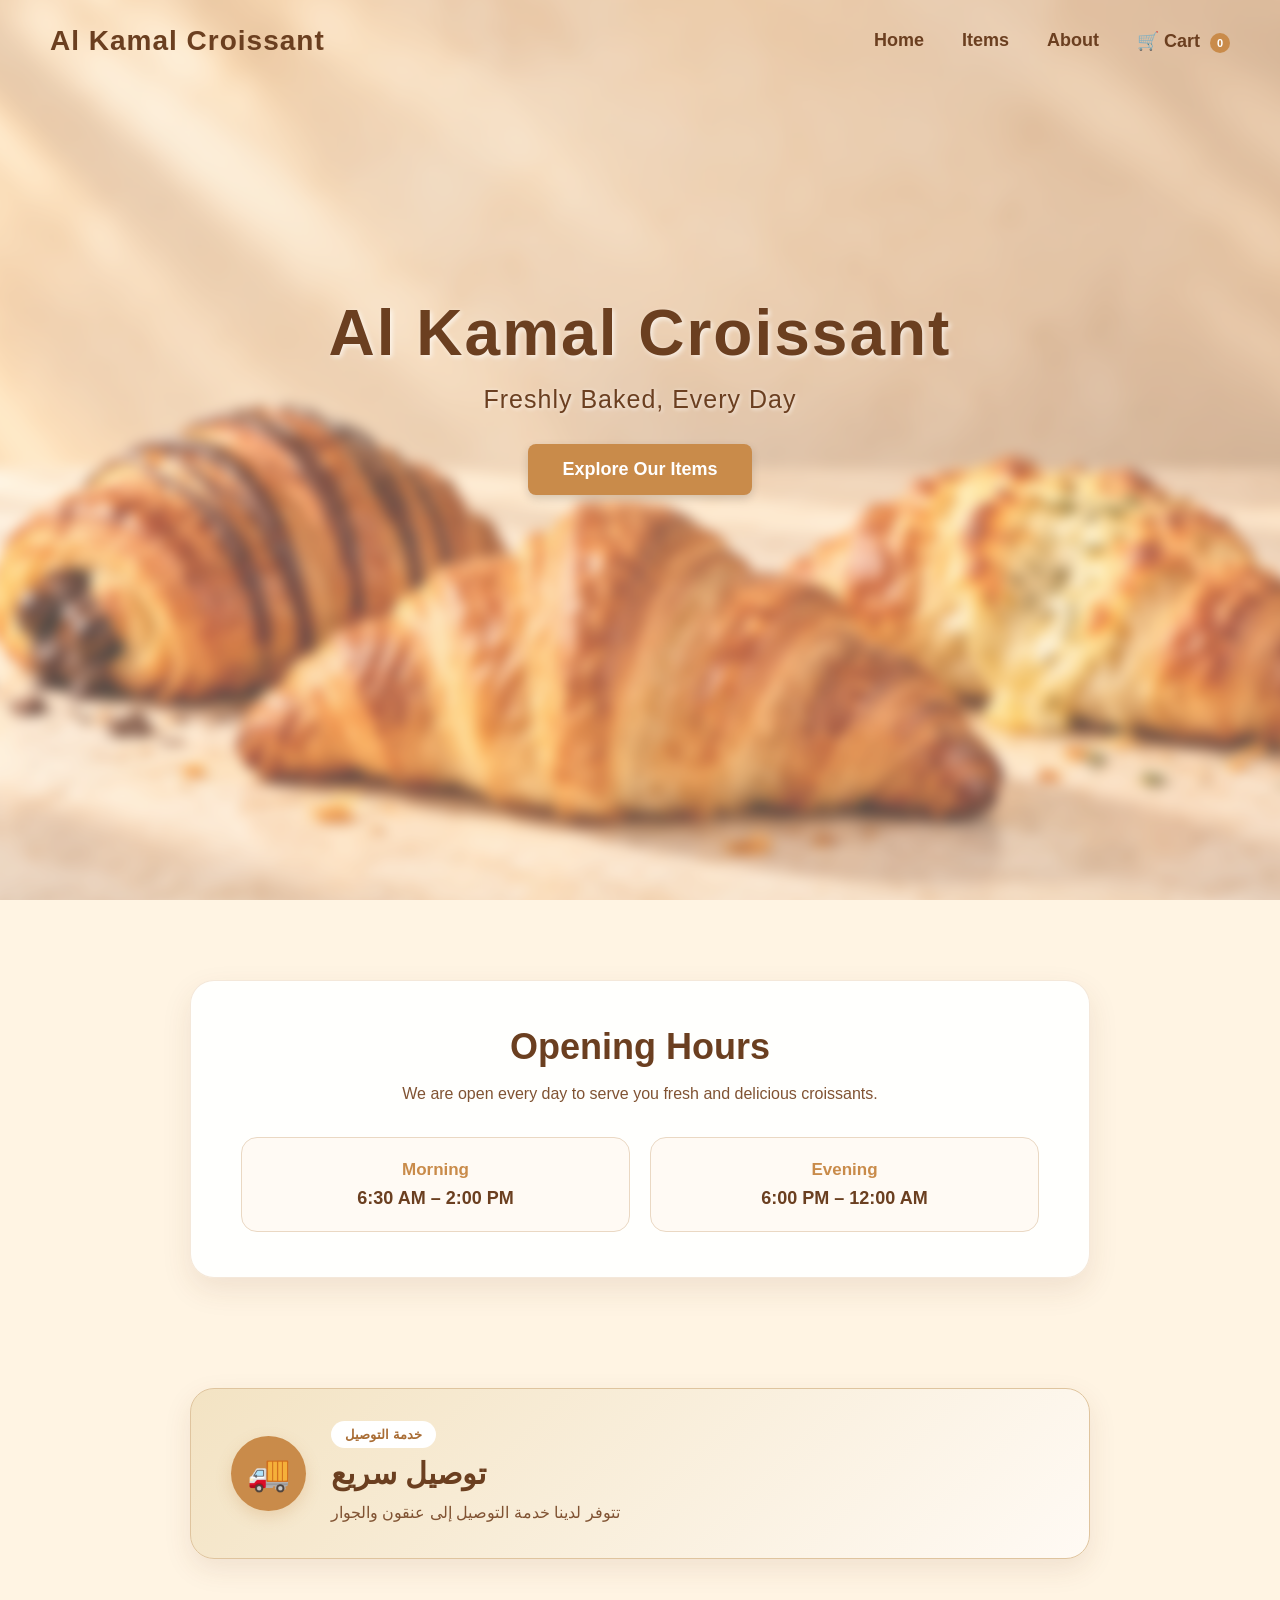
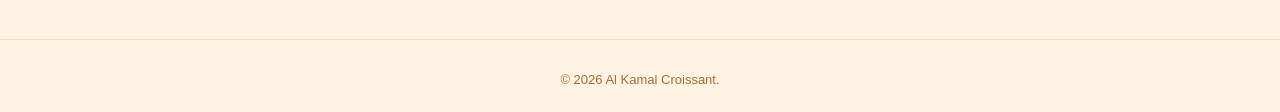
==== index.html @ 04bbe3b3 "Add files via upload" ====
<!DOCTYPE html>

<html lang="en">

<head>

<meta charset="UTF-8">
<meta name="viewport" content="width=device-width, initial-scale=1.0">

<title>Al Kamal Croissant</title>

<link rel="stylesheet" href="style.css">


</head>

<body>

<!-- Navigation -->

<nav>


<div class="logo">
    Al Kamal Croissant
</div>

<ul>

    <li>
        <a href="index.html">Home</a>
    </li>

    <li>
        <a href="menu.html">Items</a>
    </li>

    <li>
        <a href="about.html">About</a>
    </li>

    <li>
        <a href="cart.html">
            🛒 Cart
            <span id="cart-count">0</span>
        </a>
    </li>

</ul>


</nav>

<!-- Home Section -->

<section class="hero">


<!-- Blurred Background -->

<div class="background"></div>

<!-- Overlay -->

<div class="overlay"></div>


<!-- Text Content -->

<div class="hero-content">

    <h1>
        Al Kamal Croissant
    </h1>

    <p>
        Freshly Baked, Every Day
    </p>

    <a href="menu.html" class="button">
        Explore Our Items
    </a>

</div>


</section>

<!-- Opening Hours -->

<section class="opening-hours">


<div class="hours-card">

    <h2>Opening Hours</h2>

    <p class="hours-subtitle">
        We are open every day to serve you fresh and delicious croissants.
    </p>

    <div class="hours-info">

        <div class="time-row">

            <span>Morning</span>

            <span>
                6:30 AM – 2:00 PM
            </span>

        </div>


        <div class="time-row">

            <span>Evening</span>

            <span>
                6:00 PM – 12:00 AM
            </span>

        </div>

    </div>

</div>


</section>

<!-- Delivery Service -->

<section class="delivery-section">

<div class="delivery-card">

    <div class="delivery-icon">
        🚚
    </div>

    <div class="delivery-content">

        <span class="delivery-badge">
            خدمة التوصيل
        </span>

        <h2>
            توصيل سريع 
        </h2>

        <p dir="rtl">
            تتوفر لدينا خدمة التوصيل إلى عنقون والجوار
        </p>

    </div>

</div>

</section>

<!-- Footer -->

<footer>

    <div class="footer-line"></div>

    <p>
        © 2026 Al Kamal Croissant.
    </p>

</footer>

<script src="cart.js"></script>

</body>
</html>
---- style.css ----
/* =====================================================
   GENERAL
===================================================== */

* {
    margin: 0;
    padding: 0;
    box-sizing: border-box;
}

html,
body {
    width: 100%;
    max-width: 100%;
}

body {
    font-family: Arial, sans-serif;
}


/* =====================================================
   NAVIGATION
===================================================== */

nav {
    position: absolute;
    top: 0;
    left: 0;
    width: 100%;

    display: flex;
    justify-content: space-between;
    align-items: center;

    padding: 25px 50px;

    z-index: 100;
}

.logo {
    color: #6b3f20;
    font-size: 28px;
    font-weight: bold;
    letter-spacing: 1px;
}

nav ul {
    list-style: none;

    display: flex;

    gap: 38px;
}

nav ul li a {
    text-decoration: none;

    color: #6b3f20;

    font-size: 18px;
    font-weight: bold;

    transition: 0.3s;
}

nav ul li a:hover {
    color: #c98b4a;
}


/* =====================================================
   HOME PAGE
===================================================== */

.hero {
    min-height: 100vh;
    width: 100%;

    position: relative;

    overflow: hidden;

    display: flex;
    justify-content: center;
    align-items: center;

    text-align: center;
}

.background {
    position: absolute;

    top: 0;
    left: 0;

    width: 100%;
    height: 100%;

    background-image: url("images/logo.PNG");

    background-size: cover;
    background-position: center;
    background-repeat: no-repeat;

    filter: blur(6px);

    transform: scale(1.05);

    z-index: 0;
}

.overlay {
    position: absolute;

    top: 0;
    left: 0;

    width: 100%;
    height: 100%;

    background: rgba(255, 244, 227, 0.30);

    z-index: 1;
}

.hero-content {
    position: relative;

    z-index: 2;

    color: #6b3f20;

    display: flex;
    flex-direction: column;

    align-items: center;
    justify-content: center;

    transform: translateY(-55px);

    padding: 20px;
}

.hero-content h1 {
    font-size: 64px;

    font-weight: 900;

    letter-spacing: 2px;

    margin-bottom: 15px;

    text-shadow:
        2px 2px 5px rgba(255, 255, 255, 0.7);
}

.hero-content p {
    font-size: 25px;

    font-weight: 500;

    letter-spacing: 1px;

    margin-bottom: 30px;

    text-shadow:
        1px 1px 4px rgba(255, 255, 255, 0.8);
}

.button {
    display: inline-block;

    background-color: #c98b4a;

    color: white;

    text-decoration: none;

    padding: 15px 34px;

    border-radius: 8px;

    font-size: 18px;

    font-weight: bold;

    transition: 0.3s;

    box-shadow:
        0 4px 10px rgba(0, 0, 0, 0.15);
}

.button:hover {
    background-color: #a96d35;

    transform: translateY(-3px);
}


/* =====================================================
   ITEMS PAGE
===================================================== */

.items-page {
    min-height: 100vh;

    background:
        linear-gradient(
            rgba(255, 244, 227, 0.88),
            rgba(255, 244, 227, 0.88)
        ),
        url("images/logo.PNG");

    background-size: cover;
    background-position: center;
    background-attachment: fixed;

    color: #6b3f20;
}

.items-section {
    min-height: 100vh;

    padding: 120px 40px 50px;

    text-align: center;
}

.items-section h1 {
    font-size: 42px;

    font-weight: 800;

    color: #6b3f20;

    margin-bottom: 12px;
}

.items-subtitle {
    font-size: 19px;

    color: #805333;

    margin-bottom: 32px;
}

.categories {
    max-width: 1000px;

    margin: 0 auto;

    display: grid;

    grid-template-columns: repeat(2, 1fr);

    gap: 25px;
}

.category-card {
    position: relative;

    height: 260px;

    overflow: hidden;

    border-radius: 16px;

    text-decoration: none;

    display: block;

    box-shadow:
        0 7px 18px rgba(0, 0, 0, 0.16);

    transition: 0.35s;
}

.category-card img {
    width: 100%;
    height: 100%;

    object-fit: cover;

    display: block;

    transition: 0.5s;
}

.category-card::after {
    content: "";

    position: absolute;

    inset: 0;

    background: linear-gradient(
        to top,
        rgba(0, 0, 0, 0.65),
        rgba(0, 0, 0, 0.05)
    );
}

.category-overlay {
    position: absolute;

    bottom: 20px;
    left: 0;

    width: 100%;

    z-index: 2;

    color: white;

    padding: 0 15px;
}

.category-overlay h2 {
    font-size: 27px;

    margin-bottom: 5px;
}

.category-overlay p {
    font-size: 14px;
}

.category-card:nth-child(3),
.category-card:nth-child(4) {
    grid-column: auto;

    width: 100%;

    justify-self: stretch;
}

.category-card:hover {
    transform: translateY(-5px);
}

.category-card:hover img {
    transform: scale(1.06);
}


/* =====================================================
   CROISSANTS PAGE
===================================================== */

.croissants-page {
    min-height: 100vh;

    background:
        linear-gradient(
            rgba(255, 244, 227, 0.92),
            rgba(255, 244, 227, 0.92)
        ),
        url("images/logo.PNG");

    background-size: cover;
    background-position: center;
    background-attachment: fixed;

    color: #6b3f20;
}

.croissants-section {
    min-height: 100vh;

    padding: 120px 50px 70px;

    text-align: center;
}

.croissants-section > h1 {
    font-size: 42px;

    font-weight: 800;

    color: #6b3f20;

    margin-bottom: 25px;
}


/* =====================================================
   CROISSANT OCCASION
===================================================== */

.occasion-banner {
    width: 100%;

    max-width: 950px;

    margin: 0 auto 40px;

    padding: 18px 25px;

    background: rgba(255, 255, 255, 0.72);

    border: 1px solid rgba(201, 139, 74, 0.30);

    border-radius: 16px;

    box-shadow:
        0 6px 18px rgba(107, 63, 32, 0.08);
}

.occasion-banner h2,
.occasion-content h3 {
    color: #6b3f20;
}

.occasion-banner p,
.occasion-content p {
    color: #a96d35;
}

.occasion-content {
    display: flex;

    align-items: center;
    justify-content: center;

    gap: 18px;
}

.occasion-icon {
    font-size: 22px;
}


/* =====================================================
   CROISSANT PRODUCTS
===================================================== */

.croissants-grid {
    max-width: 1200px;

    margin: 0 auto;

    display: grid;

    grid-template-columns: repeat(3, 1fr);

    gap: 30px;
}

.croissant-card {
    background: rgba(255, 255, 255, 0.90);

    border-radius: 18px;

    overflow: hidden;

    box-shadow:
        0 7px 20px rgba(0, 0, 0, 0.14);

    transition: 0.35s;

    padding-bottom: 18px;
}

.croissant-card img {
    width: 100%;

    height: 270px;

    object-fit: contain;

    display: block;

    transition: 0.5s;
}

.croissant-card h2 {
    font-size: 20px;

    color: #6b3f20;

    margin: 18px 10px 8px;

    line-height: 1.7;

    direction: rtl;
}

.english-name {
    direction: ltr !important;
}

.croissant-card p {
    font-size: 16px;

    font-weight: 600;

    color: #a96d35;
}

.croissant-card:hover {
    transform: translateY(-7px);
}

.croissant-card:hover img {
    transform: scale(1.06);
}

.ingredients {
    font-size: 13px !important;

    font-weight: 500 !important;

    color: #805333 !important;

    margin: 0 10px 8px !important;

    line-height: 1.7;

    direction: rtl;
}


/* =====================================================
   PIZZA
===================================================== */

.pizza-page {
    min-height: 100vh;

    background:
        linear-gradient(
            rgba(255, 244, 227, 0.92),
            rgba(255, 244, 227, 0.92)
        ),
        url("images/logo.PNG");

    background-size: cover;
    background-position: center;
    background-attachment: fixed;

    color: #6b3f20;
}

.pizza-section {
    min-height: 100vh;

    padding: 120px 50px 70px;

    text-align: center;
}

.pizza-section > h1 {
    font-size: 42px;

    color: #6b3f20;

    margin-bottom: 25px;
}

.pizza-grid {
    max-width: 1200px;

    margin: 0 auto;

    display: grid;

    grid-template-columns: repeat(3, 1fr);

    gap: 30px;
}

.pizza-card {
    background: rgba(255, 255, 255, 0.90);

    border-radius: 18px;

    overflow: hidden;

    box-shadow:
        0 7px 20px rgba(0, 0, 0, 0.14);

    padding-bottom: 22px;

    transition: 0.35s;
}

.pizza-card img {
    width: 100%;

    height: 270px;

    object-fit: contain;

    display: block;
}

.pizza-card h2 {
    font-size: 20px;

    color: #6b3f20;

    margin: 18px 10px 8px;

    direction: rtl;
}

.pizza-prices {
    direction: rtl;
}

.pizza-prices p {
    font-size: 16px;

    color: #a96d35;

    margin: 5px 0;
}

.pizza-card:hover {
    transform: translateY(-7px);
}


/* =====================================================
   DRINKS
===================================================== */

.drinks-page {
    min-height: 100vh;

    background:
        linear-gradient(
            rgba(255, 244, 227, 0.92),
            rgba(255, 244, 227, 0.92)
        ),
        url("images/logo.PNG");

    background-size: cover;
    background-position: center;
    background-attachment: fixed;

    color: #6b3f20;
}

.drinks-section {
    min-height: 100vh;

    padding: 120px 50px 70px;

    text-align: center;
}

.drinks-section > h1 {
    font-size: 42px;

    color: #6b3f20;

    margin-bottom: 40px;
}

.drinks-grid {
    max-width: 1000px;

    margin: 0 auto;

    display: grid;

    grid-template-columns: repeat(2, 1fr);

    gap: 30px;
}

.drink-card {
    background: rgba(255, 255, 255, 0.90);

    border-radius: 18px;

    overflow: hidden;

    box-shadow:
        0 7px 20px rgba(0, 0, 0, 0.14);

    padding-bottom: 18px;
}

.drink-card img {
    width: 100%;

    height: 280px;

    object-fit: contain;

    padding: 15px;
}

.drink-card h2 {
    font-size: 21px;

    color: #6b3f20;

    margin: 12px 10px 8px;
}

.drink-card p {
    font-size: 16px;

    color: #a96d35;
}


/* =====================================================
   CONTACT
===================================================== */

.contact-page {
    min-height: 100vh;

    background:
        linear-gradient(
            rgba(255, 244, 227, 0.94),
            rgba(255, 244, 227, 0.94)
        ),
        url("images/logo.PNG");

    background-size: cover;
    background-position: center;
    background-attachment: fixed;

    color: #6b3f20;
}

.contact-hero {
    min-height: 390px;

    width: 100%;

    background:
        linear-gradient(
            rgba(107, 63, 32, 0.48),
            rgba(107, 63, 32, 0.48)
        ),
        url("images/shop.jpg");

    background-size: cover;
    background-position: center;

    display: flex;

    align-items: center;
    justify-content: center;

    text-align: center;

    padding: 120px 20px 50px;
}

.contact-hero-content {
    max-width: 750px;

    color: white;
}

.contact-hero-content h1 {
    font-size: 58px;

    margin-bottom: 12px;
}

.contact-hero-content p {
    font-size: 25px;
}

.contact-info {
    width: 90%;

    max-width: 1200px;

    margin: 65px auto 75px;

    display: grid;

    grid-template-columns: repeat(4, 1fr);

    gap: 22px;
}

.contact-card {
    min-height: 190px;

    background: rgba(255, 255, 255, 0.92);

    border-radius: 18px;

    padding: 28px 18px;

    display: flex;

    flex-direction: column;

    align-items: center;

    justify-content: center;

    text-align: center;

    box-shadow:
        0 7px 20px rgba(107, 63, 32, 0.10);
}

.contact-icon {
    width: 58px;
    height: 58px;

    display: flex;

    align-items: center;
    justify-content: center;

    background: rgba(201, 139, 74, 0.12);

    border-radius: 50%;

    font-size: 27px;

    margin-bottom: 15px;
}

.contact-card h3 {
    color: #6b3f20;

    margin-bottom: 9px;
}

.contact-card p {
    color: #805333;
}

.contact-main {
    width: 90%;

    max-width: 1200px;

    margin: 0 auto 90px;

    display: grid;

    grid-template-columns: 1fr 1fr;

    gap: 50px;
}

.contact-image {
    width: 100%;

    height: 560px;
}

.contact-image img {
    width: 100%;
    height: 100%;

    object-fit: cover;

    border-radius: 22px;
}

.contact-form {
    background: rgba(255, 255, 255, 0.94);

    padding: 42px;

    border-radius: 22px;

    box-shadow:
        0 10px 28px rgba(107, 63, 32, 0.10);
}

.contact-form h2 {
    color: #6b3f20;

    font-size: 34px;

    margin-bottom: 10px;
}

.input-group {
    margin-bottom: 18px;
}

.input-group label {
    display: block;

    color: #6b3f20;

    font-size: 14px;

    font-weight: bold;

    margin-bottom: 7px;
}

.input-group input,
.input-group select,
.input-group textarea {
    width: 100%;

    padding: 13px 15px;

    background: #fffaf4;

    color: #6b3f20;

    border: 1px solid #e2d3c5;

    border-radius: 9px;

    outline: none;

    font-size: 14px;
}

.input-group textarea {
    min-height: 120px;
}


/* =====================================================
   ABOUT
===================================================== */

.about-page {
    position: relative;

    min-height: 100vh;

    background: #fff4e3;

    color: #6b3f20;

    overflow-x: hidden;
}

.about-background {
    position: fixed;

    top: 0;
    left: 0;

    width: 100%;
    height: 100%;

    background-image: url("images/logo.PNG");

    background-size: cover;
    background-position: center;

    filter: blur(7px);

    transform: scale(1.06);

    z-index: -2;
}

.about-overlay {
    position: fixed;

    top: 0;
    left: 0;

    width: 100%;
    height: 100%;

    background: rgba(255, 244, 227, 0.88);

    z-index: -1;
}

.about-hero {
    min-height: 430px;

    display: flex;

    align-items: center;
    justify-content: center;

    text-align: center;

    padding: 140px 20px 70px;
}

.about-hero-content {
    max-width: 800px;
}

.about-hero-content h1 {
    color: #6b3f20;

    font-size: 58px;

    margin-bottom: 15px;
}

.about-hero-content p {
    color: #c98b4a;

    font-size: 27px;

    font-weight: 700;
}

.about-hero-content span {
    display: block;

    color: #805333;

    font-size: 17px;

    line-height: 1.8;

    max-width: 650px;

    margin: auto;
}

.about-story {
    width: 90%;

    max-width: 1150px;

    margin: 30px auto 90px;

    display: grid;

    grid-template-columns: 1fr 1fr;

    gap: 55px;

    align-items: center;
}

.about-story-image {
    width: 100%;

    height: 450px;

    overflow: hidden;

    border-radius: 22px;
}

.about-story-image img {
    width: 100%;
    height: 100%;

    object-fit: cover;
}

.about-story-content h2 {
    color: #6b3f20;

    font-size: 38px;

    margin-bottom: 20px;
}

.about-story-content p {
    color: #805333;

    font-size: 16px;

    line-height: 1.8;
}

.about-section {
    width: 90%;

    max-width: 1200px;

    margin: 0 auto 90px;

    text-align: center;
}

.about-title {
    margin-bottom: 40px;
}

.about-title h2 {
    color: #6b3f20;

    font-size: 38px;
}

.about-title p {
    color: #a96d35;
}

.about-cards {
    max-width: 1200px;

    margin: 0 auto;

    display: grid;

    grid-template-columns: repeat(4, 1fr);

    gap: 25px;
}

.about-card {
    background: rgba(255, 255, 255, 0.92);

    padding: 32px 25px;

    min-height: 230px;

    border-radius: 18px;

    box-shadow:
        0 7px 20px rgba(107, 63, 32, 0.10);

    display: flex;

    flex-direction: column;

    align-items: center;

    justify-content: center;

    text-align: center;
}

.about-icon {
    width: 62px;
    height: 62px;

    margin: 0 auto 17px;

    display: flex;

    align-items: center;
    justify-content: center;

    background: rgba(201, 139, 74, 0.12);

    border-radius: 50%;

    font-size: 29px;
}

.about-card h3 {
    color: #6b3f20;

    margin-bottom: 10px;
}

.about-card p {
    color: #805333;

    font-size: 14px;

    line-height: 1.7;

    max-width: 260px;
}

.why-us {
    width: 100%;

    padding: 80px 5%;

    background: rgba(255, 244, 227, 0.75);

    text-align: center;
}

.why-cards {
    max-width: 1100px;

    margin: auto;

    display: grid;

    grid-template-columns: repeat(3, 1fr);

    gap: 25px;
}

.why-card {
    background: rgba(255, 255, 255, 0.90);

    padding: 32px 25px;

    border-radius: 18px;

    box-shadow:
        0 7px 20px rgba(107, 63, 32, 0.09);
}

.why-icon {
    font-size: 32px;

    margin-bottom: 15px;
}

.why-card h3 {
    color: #6b3f20;

    margin-bottom: 10px;
}

.why-card p {
    color: #805333;

    font-size: 14px;

    line-height: 1.7;
}

.about-mission {
    width: 90%;

    max-width: 900px;

    margin: 85px auto;

    text-align: center;
}

.mission-content {
    background: rgba(255, 255, 255, 0.92);

    padding: 55px 45px;

    border-radius: 22px;

    box-shadow:
        0 10px 28px rgba(107, 63, 32, 0.10);
}

.mission-content h2 {
    color: #6b3f20;

    font-size: 36px;

    margin-bottom: 18px;
}

.mission-content p {
    color: #805333;

    font-size: 17px;

    line-height: 1.8;
}

.about-cta {
    width: 100%;

    padding: 70px 20px;

    text-align: center;

    background: rgba(255, 244, 227, 0.98);
}

.about-cta h2 {
    color: #6b3f20;

    font-size: 35px;

    margin-bottom: 12px;
}

.about-cta p {
    color: #805333;

    margin-bottom: 25px;
}


/* =====================================================
   FOOTER
===================================================== */

footer {
    width: 100%;

    background: #fff4e3;

    padding: 32px 20px 25px;

    text-align: center;

    border-top:
        1px solid rgba(201, 139, 74, 0.20);
}

footer p {
    color: #a96d35;

    font-size: 13px;
}


/* =====================================================
   INSTAGRAM
===================================================== */

.instagram-section {
    padding: 60px 20px;

    text-align: center;

    background: #fff4e3;
}

.instagram-content {
    max-width: 750px;

    margin: auto;
}

.instagram-content h2 {
    color: #6b3f20;

    font-size: 30px;

    margin-bottom: 15px;
}

.instagram-content p {
    color: #805333;

    margin-bottom: 25px;
}

.instagram-button {
    display: inline-block;

    padding: 13px 28px;

    background: #c98b4a;

    color: white;

    text-decoration: none;

    border-radius: 25px;

    font-weight: 600;
}


/* =====================================================
   ADD TO CART
===================================================== */

.add-to-cart {
    margin-top: 12px;

    padding: 10px 20px;

    border: none;

    border-radius: 25px;

    background: #c98b4a;

    color: white;

    font-size: 14px;

    font-weight: 600;

    cursor: pointer;
}


/* =====================================================
   CART COUNT
===================================================== */

#cart-count {
    display: inline-flex;

    align-items: center;
    justify-content: center;

    min-width: 20px;

    height: 20px;

    padding: 0 5px;

    margin-left: 5px;

    background: #c98b4a;

    color: white;

    border-radius: 50%;

    font-size: 11px;

    font-weight: bold;
}


/* =====================================================
   CART NOTIFICATION
===================================================== */

.cart-notification {
    position: fixed;

    top: 90px;
    right: 25px;

    z-index: 9999;

    padding: 14px 22px;

    background: #f3e3c3;

    color: #5a351d;

    border: 1px solid #d8bd91;

    border-radius: 10px;

    opacity: 0;

    transform: translateY(-10px);

    transition: 0.3s;
}

.cart-notification.show {
    opacity: 1;

    transform: translateY(0);
}


/* =====================================================
   CART PAGE
===================================================== */

.cart-page {
    min-height: 100vh;

    background:
        linear-gradient(
            rgba(255, 244, 227, 0.94),
            rgba(255, 244, 227, 0.94)
        ),
        url("images/logo.PNG");

    background-size: cover;

    background-position: center;

    background-attachment: fixed;

    color: #6b3f20;

    overflow-x: hidden;
}


/* =====================================================
   CART SECTION
===================================================== */

.cart-page .cart-section {
    width: 100%;

    max-width: 900px;

    margin: 0 auto;

    padding: 155px 25px 70px;

    text-align: center;

    box-sizing: border-box;
}


/* =====================================================
   CART TITLE
===================================================== */

.cart-page .cart-section h1 {
    position: relative;

    z-index: 1;

    font-size: 38px;

    line-height: 1.2;

    margin: 0 0 35px;

    color: #6b3f20;

    text-align: center;
}


/* =====================================================
   CART ITEMS
===================================================== */

.cart-page #cart-items {
    display: flex;

    flex-direction: column;

    gap: 15px;
}


/* =====================================================
   CART ITEM
===================================================== */

.cart-page .cart-item {
    display: flex;

    align-items: center;

    justify-content: space-between;

    width: 100%;

    padding: 18px 22px;

    background: rgba(255, 255, 255, 0.95);

    border-radius: 12px;

    box-shadow:
        0 4px 15px rgba(107, 63, 32, 0.08);

    box-sizing: border-box;
}


/* =====================================================
   CART ITEM INFO
===================================================== */

.cart-page .cart-item-info {
    display: flex;

    align-items: center;

    gap: 15px;

    direction: ltr;
}


/* =====================================================
   PRODUCT NAME
===================================================== */

.cart-page .cart-item-name {
    order: 1;

    direction: rtl;

    color: #6b3f20;

    font-weight: 600;
}


/* =====================================================
   PRODUCT PRICE
===================================================== */

.cart-page .cart-item-price {
    order: 2;

    direction: ltr;

    color: #a96d35;

    font-weight: 600;

    white-space: nowrap;
}


/* =====================================================
   QUANTITY CONTROLS
===================================================== */

.cart-page .quantity-controls {
    display: flex;

    align-items: center;

    justify-content: center;

    gap: 8px;
}


/* =====================================================
   QUANTITY NUMBER
===================================================== */

.cart-page .quantity-number {
    min-width: 30px;

    text-align: center;

    color: #6b3f20;

    font-weight: bold;
}


/* =====================================================
   QUANTITY BUTTONS
===================================================== */

.cart-page .quantity-btn {
    width: 32px;

    height: 32px;

    padding: 0;

    display: flex;

    align-items: center;

    justify-content: center;

    background: #f3e3c3;

    color: #5a351d;

    border: 1px solid #d8bd91;

    border-radius: 7px;

    cursor: pointer;

    font-size: 18px;

    font-weight: bold;

    transition: 0.3s;
}

.cart-page .quantity-btn:hover {
    background: #e8d1a8;

    color: #4a2c18;
}


/* =====================================================
   EMPTY CART
===================================================== */

.cart-page .empty-cart {
    font-size: 20px;

    padding: 30px;

    color: #805333;

    background: rgba(255, 255, 255, 0.90);

    border-radius: 12px;
}


/* =====================================================
   TOTAL
===================================================== */

.cart-page .cart-total {
    margin-top: 30px;

    padding: 20px;

    background: rgba(255, 255, 255, 0.90);

    border-radius: 12px;

    border:
        1px solid rgba(216, 189, 145, 0.35);
}

.cart-page .cart-total h2 {
    margin: 0;

    font-size: 25px;

    color: #6b3f20;
}

.cart-page #cart-total {
    color: #a96d35;
}


/* =====================================================
   COMPLETE ORDER
===================================================== */

.cart-page .complete-order-container {
    margin-top: 25px;
}

.cart-page .complete-order {
    padding: 14px 28px;

    background: #f3e3c3;

    color: #5a351d;

    border: 1px solid #d8bd91;

    border-radius: 10px;

    font-size: 17px;

    font-weight: bold;

    cursor: pointer;

    transition: 0.3s;

    box-shadow:
        0 4px 10px rgba(107, 63, 32, 0.08);
}

.cart-page .complete-order:hover {
    background: #e8d1a8;

    color: #4a2c18;

    transform: translateY(-2px);
}


/* =====================================================
   CUSTOMER FORM
===================================================== */

.cart-page .customer-form {
    margin-top: 30px;

    padding: 30px;

    background: rgba(255, 255, 255, 0.95);

    border-radius: 15px;

    box-shadow:
        0 5px 20px rgba(107, 63, 32, 0.08);

    box-sizing: border-box;
}

.cart-page .customer-form h2 {
    margin-bottom: 25px;

    font-size: 26px;

    color: #6b3f20;
}


/* =====================================================
   INPUTS
===================================================== */

.cart-page .customer-form input {
    width: 100%;

    padding: 13px 15px;

    margin-bottom: 15px;

    border: 1px solid #d8c8b8;

    border-radius: 8px;

    background: #fffaf4;

    color: #5a351d;

    font-size: 16px;

    outline: none;

    box-sizing: border-box;
}

.cart-page .customer-form input:focus {
    border-color: #d8bd91;
}


/* =====================================================
   DELIVERY / TAKEAWAY
===================================================== */

.cart-page .order-type {
    display: flex;

    justify-content: center;

    gap: 15px;

    margin: 10px 0 20px;
}

.cart-page .order-type-btn {
    flex: 1;

    padding: 13px 20px;

    background: #f8ecd7;

    color: #5a351d;

    border: 2px solid #d8bd91;

    border-radius: 8px;

    font-size: 16px;

    font-weight: bold;

    cursor: pointer;

    transition: 0.3s;
}

.cart-page .order-type-btn:hover {
    background: #e8d1a8;
}

.cart-page .order-type-btn.selected {
    background: #e8d1a8;

    color: #4a2c18;

    border-color: #c9a875;
}


/* =====================================================
   SEND ORDER
===================================================== */

.cart-page .place-order {
    width: 100%;

    padding: 14px;

    margin-top: 10px;

    background: #f3e3c3;

    color: #5a351d;

    border: 1px solid #d8bd91;

    border-radius: 9px;

    font-size: 17px;

    font-weight: bold;

    cursor: pointer;

    transition: 0.3s;
}

.cart-page .place-order:hover {
    background: #e8d1a8;

    color: #4a2c18;
}


/* =====================================================
   OPENING HOURS + DELIVERY
===================================================== */

.opening-hours {
    width: 100%;

    padding: 80px 20px;

    background: #fff4e3;

    text-align: center;
}

.hours-card {
    max-width: 900px;

    margin: auto;

    padding: 45px 50px;

    background: rgba(255, 255, 255, 0.92);

    border:
        1px solid rgba(201, 139, 74, 0.20);

    border-radius: 24px;

    box-shadow:
        0 12px 30px rgba(107, 63, 32, 0.10);
}

.hours-card h2 {
    color: #6b3f20;

    font-size: 36px;

    margin-bottom: 12px;
}

.hours-subtitle {
    color: #805333;

    font-size: 16px;

    line-height: 1.7;

    margin-bottom: 30px;
}

.hours-info {
    display: grid;

    grid-template-columns: repeat(2, 1fr);

    gap: 20px;
}

.time-row {
    display: flex;

    flex-direction: column;

    align-items: center;

    justify-content: center;

    padding: 22px 15px;

    background: #fffaf4;

    border: 1px solid #ead8c3;

    border-radius: 16px;

    transition: 0.3s;
}

.time-row:hover {
    transform: translateY(-4px);

    box-shadow:
        0 7px 18px rgba(107, 63, 32, 0.10);
}

.time-row span:first-child {
    color: #c98b4a;

    font-size: 17px;

    font-weight: bold;

    margin-bottom: 8px;
}

.time-row span:last-child {
    color: #6b3f20;

    font-size: 18px;

    font-weight: bold;
}


/* =====================================================
   DELIVERY
===================================================== */

.delivery-section {
    width: 100%;

    padding: 30px 20px 80px;

    background: #fff4e3;
}

.delivery-card {
    max-width: 900px;

    margin: auto;

    display: flex;

    align-items: center;

    gap: 25px;

    padding: 32px 40px;

    background: linear-gradient(
        135deg,
        #f3e3c3,
        #fffaf4
    );

    border: 1px solid #dfc49e;

    border-radius: 24px;

    box-shadow:
        0 10px 28px rgba(107, 63, 32, 0.10);

    transition: 0.3s;
}

.delivery-card:hover {
    transform: translateY(-5px);

    box-shadow:
        0 15px 32px rgba(107, 63, 32, 0.14);
}

.delivery-icon {
    min-width: 75px;

    height: 75px;

    display: flex;

    align-items: center;
    justify-content: center;

    background: #c98b4a;

    color: white;

    border-radius: 50%;

    font-size: 35px;

    box-shadow:
        0 6px 15px rgba(201, 139, 74, 0.25);
}

.delivery-content {
    text-align: left;

    flex: 1;
}

.delivery-badge {
    display: inline-block;

    padding: 6px 14px;

    background: #fff;

    color: #a96d35;

    border-radius: 20px;

    font-size: 13px;

    font-weight: bold;

    margin-bottom: 8px;
}

.delivery-content h2 {
    color: #6b3f20;

    font-size: 30px;

    margin-bottom: 8px;
}

.delivery-content p {
    color: #805333;

    font-size: 16px;

    line-height: 1.7;

    margin: 0;
}


/* =====================================================
   LOCATION
===================================================== */

.location-section {
    padding: 70px 20px;

    text-align: center;

    background: rgba(255, 244, 227, 0.90);
}

.location-content {
    max-width: 800px;

    margin: auto;
}

.location-content h2 {
    color: #6b3f20;

    font-size: 32px;

    margin-bottom: 12px;

    font-weight: bold;
}

.location-content p {
    color: #704528;

    font-size: 19px;

    margin-bottom: 25px;
}

.location-button {
    display: inline-flex;

    align-items: center;

    justify-content: center;

    gap: 10px;

    padding: 14px 28px;

    background: #f3e3c3;

    color: #5a351d;

    border: 1px solid #d8bd91;

    border-radius: 10px;

    font-size: 17px;

    font-weight: bold;

    text-decoration: none;

    transition: 0.3s ease;
}

.location-button i {
    font-size: 20px;
}

.location-button:hover {
    background: #c98b4a;

    color: white;

    transform: translateY(-2px);
}


/* =====================================================
   DONUTS PAGE
===================================================== */

.product-page {
    min-height: 100vh;

    background:
        linear-gradient(
            rgba(255, 244, 227, 0.88),
            rgba(255, 244, 227, 0.88)
        ),
        url("images/logo.PNG");

    background-size: cover;

    background-position: center;

    background-attachment: fixed;

    color: #6b3f20;
}

.products-section {
    min-height: 100vh;

    padding: 120px 40px 60px;

    text-align: center;
}

.products-section h1 {
    font-size: 42px;

    font-weight: 800;

    color: #6b3f20;

    margin-bottom: 12px;
}

.products-subtitle {
    font-size: 19px;

    color: #805333;

    margin-bottom: 35px;
}

.products-grid {
    max-width: 1100px;

    margin: 0 auto;

    display: grid;

    grid-template-columns: repeat(3, 1fr);

    gap: 25px;
}

.product-card {
    background: rgba(255, 255, 255, 0.94);

    border-radius: 18px;

    padding: 20px;

    box-shadow:
        0 7px 20px rgba(107, 63, 32, 0.14);

    transition: 0.3s;

    display: flex;

    flex-direction: column;

    align-items: center;

    justify-content: space-between;
}

.product-card:hover {
    transform: translateY(-6px);

    box-shadow:
        0 12px 25px rgba(107, 63, 32, 0.20);
}

.product-card img {
    width: 100%;

    height: 270px;

    object-fit: contain;

    display: block;

    margin-bottom: 15px;
}

.product-card h3 {
    font-size: 22px;

    color: #6b3f20;

    margin: 8px 0 12px;
}

.product-price {
    font-size: 19px;

    font-weight: bold;

    color: #a96d35;

    margin-bottom: 18px;
}

.product-card button {
    border: none;

    background: #c98b4a;

    color: white;

    padding: 11px 24px;

    border-radius: 25px;

    font-size: 15px;

    font-weight: bold;

    cursor: pointer;

    transition: 0.3s;
}

.product-card button:hover {
    background: #a96d35;

    transform: translateY(-2px);
}


/* =====================================================
   DONUTS SPECIAL OCCASIONS
===================================================== */

.donuts-occasion {
    width: 100%;

    max-width: 950px;

    margin: 0 auto 40px;

    padding: 18px 25px;

    background: rgba(255, 255, 255, 0.72);

    border: 1px solid rgba(201, 139, 74, 0.30);

    border-radius: 16px;

    box-shadow:
        0 6px 18px rgba(107, 63, 32, 0.08);

    text-align: center;
}

.donuts-occasion h2 {
    color: #6b3f20;

    font-size: 24px;

    margin-bottom: 10px;
}

.donuts-occasion p {
    color: #a96d35;

    font-size: 15px;

    line-height: 1.7;

    margin: 0;
}


/* =====================================================
   TABLET
===================================================== */

@media (max-width: 900px) {

    nav {
        padding: 20px 25px;
    }

    nav ul {
        gap: 18px;
    }

    nav ul li a {
        font-size: 15px;
    }


    .croissants-grid,
    .pizza-grid {
        grid-template-columns: repeat(2, 1fr);
    }


    .contact-info {
        grid-template-columns: repeat(2, 1fr);
    }


    .contact-main {
        grid-template-columns: 1fr;

        max-width: 750px;
    }


    .about-story {
        grid-template-columns: 1fr;

        max-width: 750px;
    }


    .about-cards,
    .why-cards {
        grid-template-columns: repeat(2, 1fr);
    }


    .products-grid {
        grid-template-columns: repeat(2, 1fr);
    }
}


/* =====================================================
   MOBILE
===================================================== */

@media (max-width: 600px) {

    nav {
        position: absolute;

        width: 100%;

        padding: 18px 12px;

        flex-direction: column;

        gap: 12px;
    }

    .logo {
        font-size: 21px;

        text-align: center;
    }

    nav ul {
        width: 100%;

        display: flex;

        justify-content: center;

        align-items: center;

        gap: 12px;

        flex-wrap: wrap;
    }

    nav ul li a {
        font-size: 13px;

        white-space: nowrap;
    }


    /* =================================================
       HOME
    ================================================= */

    .hero-content {
        width: 100%;

        padding: 20px 15px;

        transform: translateY(-20px);
    }

    .hero-content h1 {
        font-size: 40px;

        line-height: 1.15;
    }

    .hero-content p {
        font-size: 18px;
    }


    /* =================================================
       ITEMS
    ================================================= */

    .items-section {
        padding: 120px 15px 50px;
    }

    .categories {
        grid-template-columns: 1fr;
    }

    .category-card {
        width: 100%;

        height: 230px;
    }

    .category-card:nth-child(3),
    .category-card:nth-child(4) {
        grid-column: auto;

        width: 100%;
    }


    /* =================================================
       CROISSANTS
    ================================================= */

    .croissants-section {
        padding: 120px 15px 50px;
    }

    .croissants-section > h1 {
        font-size: 32px;
    }

    .croissants-grid {
        grid-template-columns: 1fr;

        gap: 25px;
    }

    .croissant-card img {
        height: 220px;
    }


    /* =================================================
       PIZZA
    ================================================= */

    .pizza-section {
        padding: 120px 15px 50px;
    }

    .pizza-section > h1 {
        font-size: 32px;
    }

    .pizza-grid {
        grid-template-columns: 1fr;

        gap: 25px;
    }

    .pizza-card img {
        height: 220px;
    }


    /* =================================================
       DRINKS
    ================================================= */

    .drinks-section {
        padding: 120px 15px 50px;
    }

    .drinks-grid {
        grid-template-columns: 1fr;
    }

    .drink-card img {
        height: 260px;
    }


    /* =================================================
       ABOUT
    ================================================= */

    .about-hero {
        min-height: 380px;

        padding: 130px 15px 50px;
    }

    .about-hero-content h1 {
        font-size: 40px;
    }

    .about-hero-content p {
        font-size: 21px;
    }

    .about-story {
        width: 92%;

        grid-template-columns: 1fr;

        gap: 30px;
    }

    .about-story-image {
        height: 320px;
    }

    .about-cards {
        grid-template-columns: 1fr;
    }

    .why-cards {
        grid-template-columns: 1fr;
    }


    /* =================================================
       CONTACT
    ================================================= */

    .contact-hero {
        min-height: 360px;

        padding: 130px 15px 50px;
    }

    .contact-hero-content h1 {
        font-size: 40px;
    }

    .contact-info {
        width: 92%;

        grid-template-columns: 1fr;
    }

    .contact-main {
        width: 92%;

        grid-template-columns: 1fr;
    }

    .contact-image {
        height: 350px;
    }

    .contact-form {
        padding: 25px 20px;
    }


    /* =================================================
       CART
    ================================================= */

    .cart-page .cart-section {
        width: 100%;

        padding: 155px 15px 50px;

        margin: 0 auto;
    }

    .cart-page .cart-section h1 {
        font-size: 30px;

        margin-bottom: 30px;
    }

    .cart-page .cart-item {
        flex-direction: column;

        gap: 15px;

        text-align: center;

        padding: 18px 15px;
    }


    /* NAME + PRICE */

    .cart-page .cart-item-info {
        width: 100%;

        display: flex;

        flex-direction: row;

        align-items: center;

        justify-content: center;

        flex-wrap: wrap;

        gap: 8px;

        direction: ltr;
    }

    .cart-page .cart-item-name {
        order: 1;

        direction: rtl;
    }

    .cart-page .cart-item-price {
        order: 2;

        direction: ltr;
    }


    /* QUANTITY */

    .cart-page .quantity-controls {
        justify-content: center;
    }

    .cart-page .quantity-btn {
        width: 34px;

        height: 34px;
    }


    /* ORDER TYPE */

    .cart-page .order-type {
        flex-direction: column;

        gap: 10px;
    }

    .cart-page .order-type-btn {
        width: 100%;
    }


    .cart-page .customer-form {
        padding: 20px;
    }

    .cart-page .complete-order {
        width: 100%;
    }


    /* NOTIFICATION */

    .cart-notification {
        left: 15px;

        right: 15px;

        top: 110px;

        text-align: center;
    }


    /* =================================================
       OPENING HOURS
    ================================================= */

    .opening-hours {
        padding: 55px 15px;
    }

    .hours-card {
        padding: 30px 20px;

        border-radius: 20px;
    }

    .hours-card h2 {
        font-size: 29px;
    }

    .hours-subtitle {
        font-size: 14px;
    }

    .hours-info {
        grid-template-columns: 1fr;

        gap: 12px;
    }

    .time-row {
        padding: 18px 12px;
    }


    /* =================================================
       DELIVERY
    ================================================= */

    .delivery-section {
        padding: 10px 15px 55px;
    }

    .delivery-card {
        display: flex;

        flex-direction: row;

        align-items: center;

        justify-content: flex-start;

        padding: 25px 20px;

        gap: 18px;
    }

    .delivery-icon {
        flex-shrink: 0;

        font-size: 40px;
    }

    .delivery-content {
        text-align: right;

        direction: rtl;
    }

    .delivery-content h2 {
        font-size: 26px;

        margin: 8px 0;
    }

    .delivery-content p {
        font-size: 14px;

        margin: 0;
    }

    .delivery-badge {
        display: inline-block;
    }


    /* =================================================
       DONUTS
    ================================================= */

    .products-section {
        padding: 120px 15px 50px;
    }

    .products-section h1 {
        font-size: 34px;
    }

    .products-subtitle {
        font-size: 16px;
    }

    .products-grid {
        grid-template-columns: 1fr;

        gap: 20px;
    }

    .product-card {
        padding: 18px;
    }

    .product-card img {
        height: 250px;
    }

    .product-card h3 {
        font-size: 20px;
    }

    .product-price {
        font-size: 18px;
    }

    .donuts-occasion {
        max-width: 100%;

        margin: 40px 5px 20px;

        padding: 25px 18px;
    }

    .donuts-occasion h2 {
        font-size: 23px;
    }

    .donuts-occasion p {
        font-size: 15px;
    }


    /* =================================================
       FOOTER
    ================================================= */

    footer {
        padding: 28px 15px 22px;
    }
}


/* =====================================================
   VERY SMALL PHONES
===================================================== */

@media (max-width: 380px) {

    nav {
        padding: 15px 10px;
    }

    .logo {
        font-size: 19px;
    }

    nav ul {
        gap: 9px;
    }

    nav ul li a {
        font-size: 12px;
    }

    .hero-content h1 {
        font-size: 32px;
    }

    .items-section h1 {
        font-size: 29px;
    }

    .croissants-section {
        padding: 115px 12px 45px;
    }

    .pizza-section {
        padding: 115px 12px 45px;
    }

    .cart-page .cart-section {
        padding: 150px 12px 45px;
    }

    .cart-page .cart-section h1 {
        font-size: 27px;
    }

    .cart-page .cart-item-info {
        gap: 6px;
    }
}
/* Mobile responsive fix */
@media (max-width: 600px) {
    html,
    body {
        width: 100%;
        max-width: 100%;
        overflow-x: hidden;
    }

    .categories,
    .croissants-grid,
    .pizza-grid,
    .drinks-grid,
    .products-grid {
        display: grid;
        grid-template-columns: repeat(2, minmax(0, 1fr));
        gap: 12px;
    }

    .category-card,
    .croissant-card,
    .pizza-card,
    .drink-card,
    .product-card {
        min-width: 0;
    }

    .croissant-card img,
    .pizza-card img,
    .drink-card img,
    .product-card img {
        width: 100%;
        height: 145px;
        object-fit: contain;
    }

    .croissant-card h2,
    .pizza-card h2,
    .drink-card h2,
    .product-card h3 {
        font-size: 14px;
        overflow-wrap: anywhere;
    }

    .add-to-cart,
    .product-card button {
        max-width: 95%;
        padding: 8px 5px;
        font-size: 12px;
        white-space: normal;
    }

    .about-cards,
    .why-cards,
    .contact-info,
    .hours-info {
        grid-template-columns: repeat(2, minmax(0, 1fr));
        gap: 10px;
    }

    img {
        max-width: 100%;
    }
}


/* =====================================================
   MOBILE PRODUCT LAYOUT FIX
===================================================== */

@media (max-width: 600px) {

    html,
    body {
        width: 100%;
        max-width: 100%;
        overflow-x: hidden;
    }

    /* Categories: 2 columns */
    .categories {
        grid-template-columns: repeat(2, minmax(0, 1fr));
        gap: 12px;
    }

    .category-card {
        height: 180px;
        min-width: 0;
    }

    /* Croissants: 2 columns */
    .croissants-grid {
        grid-template-columns: repeat(2, minmax(0, 1fr));
        gap: 12px;
    }

    .croissant-card {
        min-width: 0;
    }

    .croissant-card img {
        height: 145px;
    }

    .croissant-card h2 {
        font-size: 15px;
        overflow-wrap: anywhere;
    }

    /* Pizza: 2 columns */
    .pizza-grid {
        grid-template-columns: repeat(2, minmax(0, 1fr));
        gap: 12px;
    }

    .pizza-card img {
        height: 145px;
    }

    .pizza-card h2 {
        font-size: 15px;
        overflow-wrap: anywhere;
    }

    /* Drinks: 2 columns */
    .drinks-grid {
        grid-template-columns: repeat(2, minmax(0, 1fr));
        gap: 12px;
    }

    .drink-card img {
        height: 145px;
    }

    .drink-card h2 {
        font-size: 15px;
        overflow-wrap: anywhere;
    }

    /* Donuts and products: 2 columns */
    .products-grid {
        grid-template-columns: repeat(2, minmax(0, 1fr));
        gap: 12px;
    }

    .product-card {
        min-width: 0;
        padding: 10px;
    }

    .product-card img {
        height: 145px;
    }

    .product-card h3 {
        font-size: 15px;
        overflow-wrap: anywhere;
    }

    .product-price {
        font-size: 15px;
    }

    .product-card button,
    .add-to-cart {
        max-width: 100%;
        padding: 9px 8px;
        font-size: 12px;
    }

    /* About and contact */
    .about-cards,
    .why-cards,
    .contact-info,
    .hours-info {
        grid-template-columns: repeat(2, minmax(0, 1fr));
        gap: 10px;
    }
}

@media (max-width: 380px) {

    .categories,
    .croissants-grid,
    .pizza-grid,
    .drinks-grid,
    .products-grid {
        gap: 8px;
    }

    .category-card {
        height: 150px;
    }

    .croissant-card img,
    .pizza-card img,
    .drink-card img,
    .product-card img {
        height: 120px;
    }
}
/* Back to Categories Button */
.back-btn {
    display: inline-flex;
    align-items: center;
    gap: 8px;
    background: linear-gradient(180deg, #c49563 0%, #b07d4b 100%);
    color: #ffffff;
    font-size: 16px;
    font-weight: 600;
    padding: 10px 22px;
    border: 1px solid #7d5028;
    border-radius: 8px;
    cursor: pointer;
    text-decoration: none;
    box-shadow: 0 4px 6px rgba(0, 0, 0, 0.15), inset 0 1px 0 rgba(255, 255, 255, 0.2);
    transition: all 0.2s ease-in-out;
    margin-bottom: 20px;
}

.back-btn:hover {
    background: linear-gradient(180deg, #b07d4b 0%, #9c6837 100%);
    transform: translateY(-1px);
    box-shadow: 0 5px 8px rgba(0, 0, 0, 0.2);
}

.back-btn:active {
    transform: translateY(1px);
    box-shadow: 0 2px 4px rgba(0, 0, 0, 0.15);
}/* =====================================================
   FINAL MOBILE FIX - KEEP ORIGINAL SIZES
===================================================== */

@media (max-width: 600px) {

    html,
    body {
        width: 100%;
        max-width: 100%;
        overflow-x: hidden;
    }

    /* Two cards in each row */

    .categories,
    .croissants-grid,
    .pizza-grid,
    .drinks-grid,
    .products-grid {
        grid-template-columns: repeat(2, minmax(0, 1fr));
    }

    /* Keep original card sizes */

    .category-card {
        height: 260px;
    }

    .croissant-card img,
    .pizza-card img,
    .product-card img {
        height: 270px;
    }

    .drink-card img {
        height: 280px;
    }

    /* Keep original font sizes */

    .croissant-card h2,
    .pizza-card h2 {
        font-size: 20px;
    }

    .drink-card h2 {
        font-size: 21px;
    }

    .product-card h3 {
        font-size: 22px;
    }

    .product-price {
        font-size: 19px;
    }

    /* Keep original button sizes */

    .add-to-cart {
        padding: 10px 20px;
        font-size: 14px;
    }

    .product-card button {
        padding: 11px 24px;
        font-size: 15px;
    }
}
/* Back to Categories Button */

.back-btn {
    display: inline-block;
    background-color: #6b3f20;
    color: #fff4e3;
    padding: 11px 24px;
    border: none;
    border-radius: 8px;
    font-size: 15px;
    font-weight: bold;
    cursor: pointer;
    transition: 0.3s ease;
}

.back-btn:hover {
    background-color: #c98b4a;
    color: white;
}
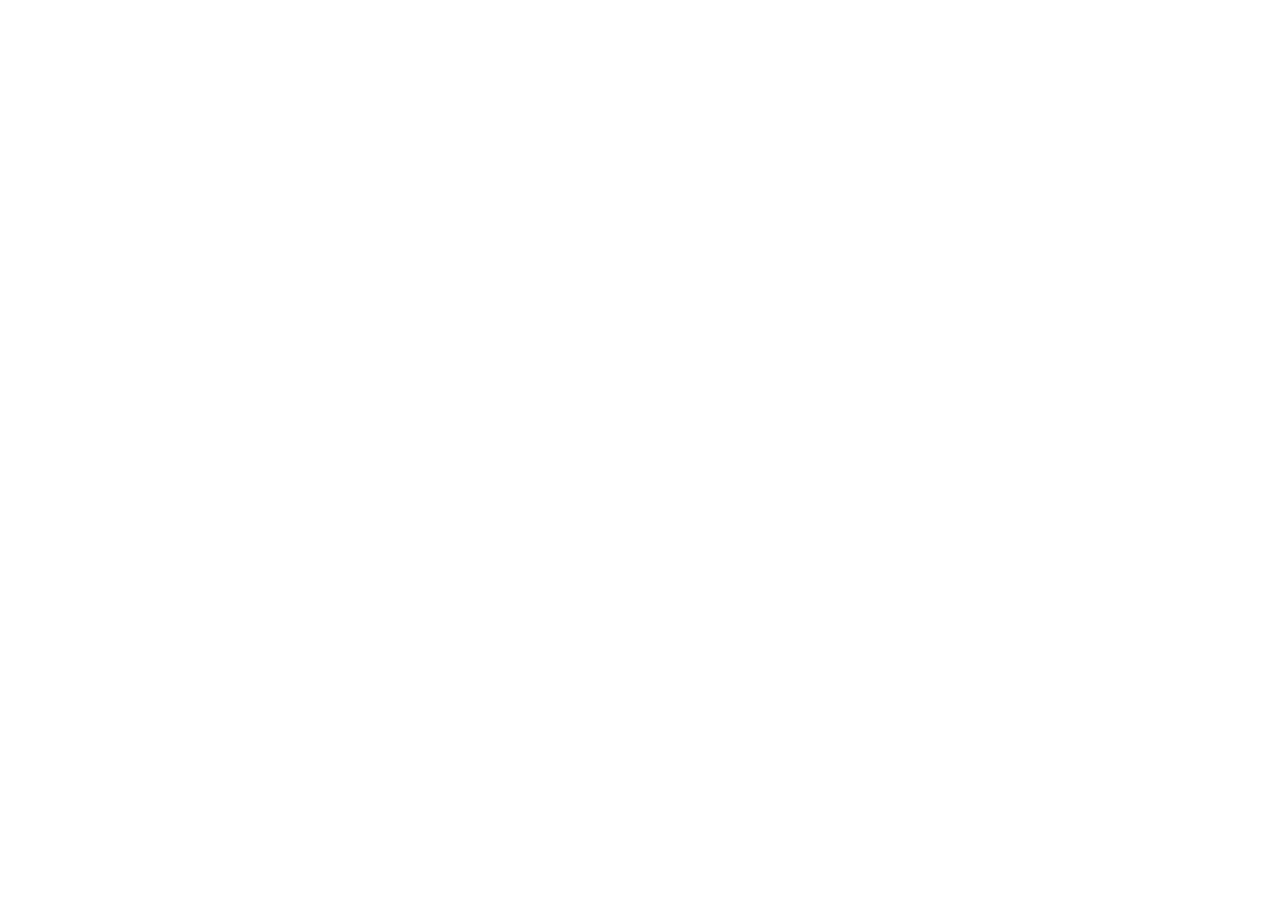
==== commit 178461d7: "Add files via upload" ====
--- a/index.html
+++ b/index.html
@@ -1,179 +1,58 @@
 <!DOCTYPE html>
-
 <html lang="en">
 
 <head>
 
-<meta charset="UTF-8">
-<meta name="viewport" content="width=device-width, initial-scale=1.0">
+    <meta charset="UTF-8">
+    <meta name="viewport" content="width=device-width, initial-scale=1.0">
 
-<title>Al Kamal Croissant</title>
+    <title>Al Kamal Croissant</title>
 
-<link rel="stylesheet" href="style.css">
+    <!-- Website Description -->
+    <meta name="description"
+        content="Al Kamal Croissant - Freshly Baked Every Day. Delicious croissants, pizza, donuts and drinks. Delivery in Aanqoun and nearby areas.">
 
+    <!-- WhatsApp Preview -->
+    <meta property="og:type" content="website">
 
-</head>
+    <meta property="og:title"
+        content="Al Kamal Croissant">
 
-<body>
+    <meta property="og:description"
+        content="Freshly Baked, Every Day 🥐 Delicious croissants, pizza, donuts and drinks!">
 
-<!-- Navigation -->
+    <meta property="og:url"
+        content="https://al-kamal-croissants.github.io/Al-Kamal-Croissant/">
 
-<nav>
+    <!-- WhatsApp Preview Image -->
+    <meta property="og:image"
+        content="https://al-kamal-croissants.github.io/Al-Kamal-Croissant/images/whatsapp-preview.png">
 
+    <meta property="og:image:secure_url"
+        content="https://al-kamal-croissants.github.io/Al-Kamal-Croissant/images/whatsapp-preview.png">
 
-<div class="logo">
-    Al Kamal Croissant
-</div>
+    <meta property="og:image:type" content="image/png">
 
-<ul>
+    <meta property="og:image:width" content="1200">
 
-    <li>
-        <a href="index.html">Home</a>
-    </li>
+    <meta property="og:image:height" content="630">
 
-    <li>
-        <a href="menu.html">Items</a>
-    </li>
+    <meta property="og:image:alt"
+        content="Al Kamal Croissant - Freshly Baked Every Day">
 
-    <li>
-        <a href="about.html">About</a>
-    </li>
+    <!-- Twitter Preview -->
+    <meta name="twitter:card" content="summary_large_image">
 
-    <li>
-        <a href="cart.html">
-            🛒 Cart
-            <span id="cart-count">0</span>
-        </a>
-    </li>
+    <meta name="twitter:title"
+        content="Al Kamal Croissant">
 
-</ul>
+    <meta name="twitter:description"
+        content="Freshly Baked, Every Day 🥐 Delicious croissants, pizza, donuts and drinks!">
 
+    <meta name="twitter:image"
+        content="https://al-kamal-croissants.github.io/Al-Kamal-Croissant/images/whatsapp-preview.png">
 
-</nav>
+    <!-- CSS -->
+    <link rel="stylesheet" href="style.css">
 
-<!-- Home Section -->
-
-<section class="hero">
-
-
-<!-- Blurred Background -->
-
-<div class="background"></div>
-
-<!-- Overlay -->
-
-<div class="overlay"></div>
-
-
-<!-- Text Content -->
-
-<div class="hero-content">
-
-    <h1>
-        Al Kamal Croissant
-    </h1>
-
-    <p>
-        Freshly Baked, Every Day
-    </p>
-
-    <a href="menu.html" class="button">
-        Explore Our Items
-    </a>
-
-</div>
-
-
-</section>
-
-<!-- Opening Hours -->
-
-<section class="opening-hours">
-
-
-<div class="hours-card">
-
-    <h2>Opening Hours</h2>
-
-    <p class="hours-subtitle">
-        We are open every day to serve you fresh and delicious croissants.
-    </p>
-
-    <div class="hours-info">
-
-        <div class="time-row">
-
-            <span>Morning</span>
-
-            <span>
-                6:30 AM – 2:00 PM
-            </span>
-
-        </div>
-
-
-        <div class="time-row">
-
-            <span>Evening</span>
-
-            <span>
-                6:00 PM – 12:00 AM
-            </span>
-
-        </div>
-
-    </div>
-
-</div>
-
-
-</section>
-
-<!-- Delivery Service -->
-
-<section class="delivery-section">
-
-<div class="delivery-card">
-
-    <div class="delivery-icon">
-        🚚
-    </div>
-
-    <div class="delivery-content">
-
-        <span class="delivery-badge">
-            خدمة التوصيل
-        </span>
-
-        <h2>
-            توصيل سريع 
-        </h2>
-
-        <p dir="rtl">
-            تتوفر لدينا خدمة التوصيل إلى عنقون والجوار
-        </p>
-
-    </div>
-
-</div>
-
-</section>
-
-<!-- Footer -->
-
-<footer>
-
-    <div class="footer-line"></div>
-
-    <p>
-        © 2026 Al Kamal Croissant.
-    </p>
-
-</footer>
-
-<script src="cart.js"></script>
-
-</body>
-</html>
-
-
+</head>
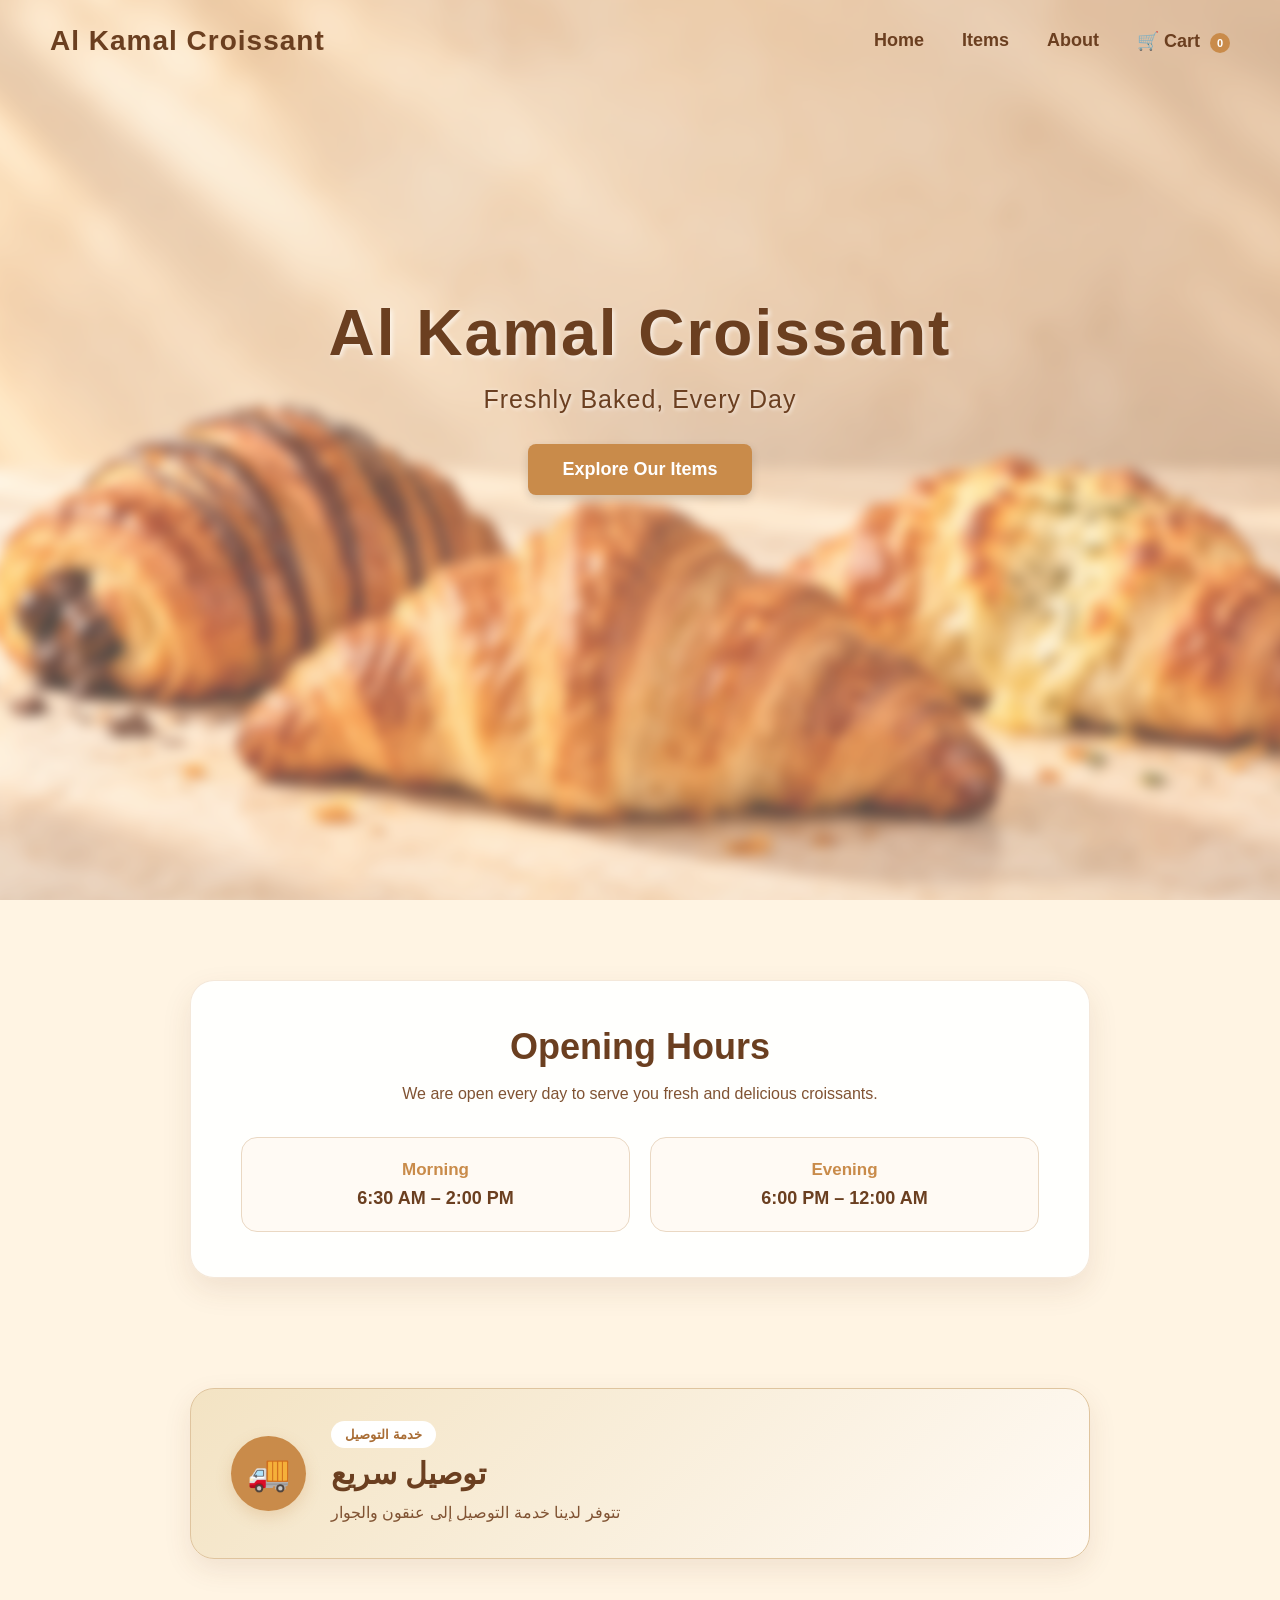
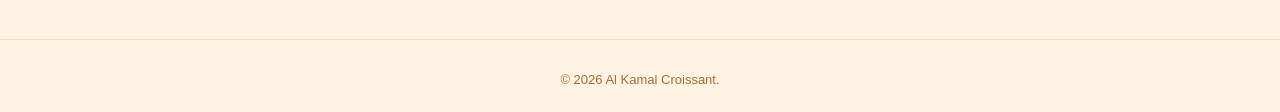
==== commit 54b54d43: "Add files via upload" ====
--- a/index.html
+++ b/index.html
@@ -1,3 +1,4 @@
+
 <!DOCTYPE html>
 <html lang="en">
 
@@ -9,10 +10,12 @@
     <title>Al Kamal Croissant</title>
 
     <!-- Website Description -->
+
     <meta name="description"
         content="Al Kamal Croissant - Freshly Baked Every Day. Delicious croissants, pizza, donuts and drinks. Delivery in Aanqoun and nearby areas.">
 
     <!-- WhatsApp Preview -->
+
     <meta property="og:type" content="website">
 
     <meta property="og:title"
@@ -24,7 +27,8 @@
     <meta property="og:url"
         content="https://al-kamal-croissants.github.io/Al-Kamal-Croissant/">
 
-    <!-- WhatsApp Preview Image -->
+    <!-- New WhatsApp Preview Image -->
+
     <meta property="og:image"
         content="https://al-kamal-croissants.github.io/Al-Kamal-Croissant/images/whatsapp-preview.png">
 
@@ -33,15 +37,11 @@
 
     <meta property="og:image:type" content="image/png">
 
-    <meta property="og:image:width" content="1200">
-
-    <meta property="og:image:height" content="630">
-
     <meta property="og:image:alt"
         content="Al Kamal Croissant - Freshly Baked Every Day">
 
-    <!-- Twitter Preview -->
-    <meta name="twitter:card" content="summary_large_image">
+    <meta name="twitter:card"
+        content="summary_large_image">
 
     <meta name="twitter:title"
         content="Al Kamal Croissant">
@@ -53,6 +53,164 @@
         content="https://al-kamal-croissants.github.io/Al-Kamal-Croissant/images/whatsapp-preview.png">
 
     <!-- CSS -->
+
     <link rel="stylesheet" href="style.css">
 
-</head>+</head>
+
+<body>
+
+    <!-- Navigation -->
+
+    <nav>
+
+        <div class="logo">
+            Al Kamal Croissant
+        </div>
+
+        <ul>
+
+            <li>
+                <a href="index.html">Home</a>
+            </li>
+
+            <li>
+                <a href="menu.html">Items</a>
+            </li>
+
+            <li>
+                <a href="about.html">About</a>
+            </li>
+
+            <li>
+                <a href="cart.html">
+                    🛒 Cart
+                    <span id="cart-count">0</span>
+                </a>
+            </li>
+
+        </ul>
+
+    </nav>
+
+    <!-- Home Section -->
+
+    <section class="hero">
+
+        <!-- Blurred Background -->
+
+        <div class="background"></div>
+
+        <!-- Overlay -->
+
+        <div class="overlay"></div>
+
+        <!-- Text Content -->
+
+        <div class="hero-content">
+
+            <h1>
+                Al Kamal Croissant
+            </h1>
+
+            <p>
+                Freshly Baked, Every Day
+            </p>
+
+            <a href="menu.html" class="button">
+                Explore Our Items
+            </a>
+
+        </div>
+
+    </section>
+
+    <!-- Opening Hours -->
+
+    <section class="opening-hours">
+
+        <div class="hours-card">
+
+            <h2>Opening Hours</h2>
+
+            <p class="hours-subtitle">
+                We are open every day to serve you fresh and delicious croissants.
+            </p>
+
+            <div class="hours-info">
+
+                <div class="time-row">
+
+                    <span>Morning</span>
+
+                    <span>
+                        6:30 AM – 2:00 PM
+                    </span>
+
+                </div>
+
+                <div class="time-row">
+
+                    <span>Evening</span>
+
+                    <span>
+                        6:00 PM – 12:00 AM
+                    </span>
+
+                </div>
+
+            </div>
+
+        </div>
+
+    </section>
+
+    <!-- Delivery Service -->
+
+    <section class="delivery-section">
+
+        <div class="delivery-card">
+
+            <div class="delivery-icon">
+                🚚
+            </div>
+
+            <div class="delivery-content">
+
+                <span class="delivery-badge">
+                    خدمة التوصيل
+                </span>
+
+                <h2>
+                    توصيل سريع
+                </h2>
+
+                <p dir="rtl">
+                    تتوفر لدينا خدمة التوصيل إلى عنقون والجوار
+                </p>
+
+            </div>
+
+        </div>
+
+    </section>
+
+    <!-- Footer -->
+
+    <footer>
+
+        <div class="footer-line"></div>
+
+        <p>
+            © 2026 Al Kamal Croissant.
+        </p>
+
+    </footer>
+
+    <!-- JavaScript -->
+
+    <script src="cart.js"></script>
+
+</body>
+
+</html>
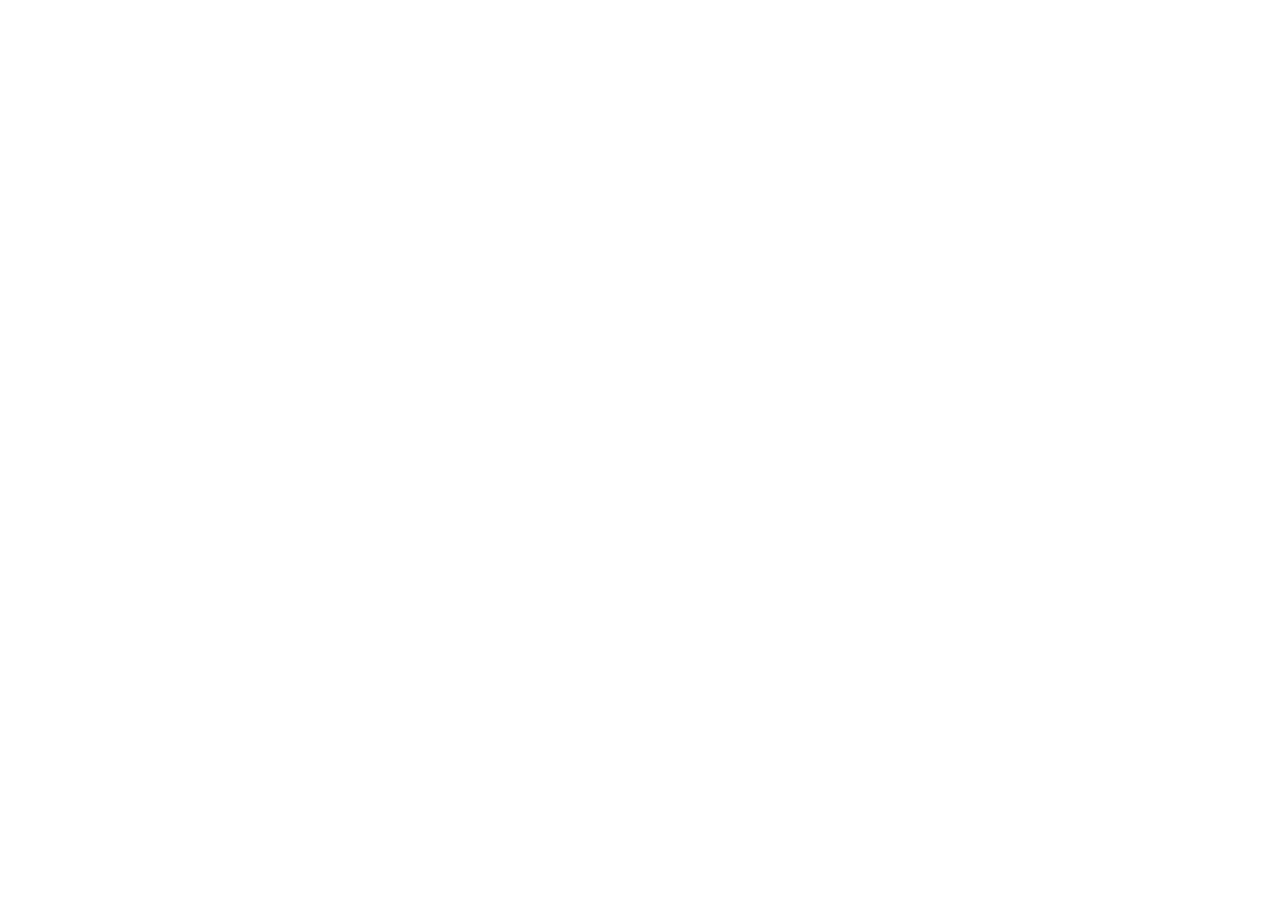
==== commit 064acf36: "Add files via upload" ====
--- a/index.html
+++ b/index.html
@@ -1,4 +1,3 @@
-
 <!DOCTYPE html>
 <html lang="en">
 
@@ -10,12 +9,10 @@
     <title>Al Kamal Croissant</title>
 
     <!-- Website Description -->
-
     <meta name="description"
         content="Al Kamal Croissant - Freshly Baked Every Day. Delicious croissants, pizza, donuts and drinks. Delivery in Aanqoun and nearby areas.">
 
     <!-- WhatsApp Preview -->
-
     <meta property="og:type" content="website">
 
     <meta property="og:title"
@@ -27,8 +24,7 @@
     <meta property="og:url"
         content="https://al-kamal-croissants.github.io/Al-Kamal-Croissant/">
 
-    <!-- New WhatsApp Preview Image -->
-
+    <!-- WhatsApp Preview Image -->
     <meta property="og:image"
         content="https://al-kamal-croissants.github.io/Al-Kamal-Croissant/images/whatsapp-preview.png">
 
@@ -37,11 +33,15 @@
 
     <meta property="og:image:type" content="image/png">
 
+    <meta property="og:image:width" content="1200">
+
+    <meta property="og:image:height" content="630">
+
     <meta property="og:image:alt"
         content="Al Kamal Croissant - Freshly Baked Every Day">
 
-    <meta name="twitter:card"
-        content="summary_large_image">
+    <!-- Twitter Preview -->
+    <meta name="twitter:card" content="summary_large_image">
 
     <meta name="twitter:title"
         content="Al Kamal Croissant">
@@ -53,164 +53,6 @@
         content="https://al-kamal-croissants.github.io/Al-Kamal-Croissant/images/whatsapp-preview.png">
 
     <!-- CSS -->
-
     <link rel="stylesheet" href="style.css">
 
-</head>
-
-<body>
-
-    <!-- Navigation -->
-
-    <nav>
-
-        <div class="logo">
-            Al Kamal Croissant
-        </div>
-
-        <ul>
-
-            <li>
-                <a href="index.html">Home</a>
-            </li>
-
-            <li>
-                <a href="menu.html">Items</a>
-            </li>
-
-            <li>
-                <a href="about.html">About</a>
-            </li>
-
-            <li>
-                <a href="cart.html">
-                    🛒 Cart
-                    <span id="cart-count">0</span>
-                </a>
-            </li>
-
-        </ul>
-
-    </nav>
-
-    <!-- Home Section -->
-
-    <section class="hero">
-
-        <!-- Blurred Background -->
-
-        <div class="background"></div>
-
-        <!-- Overlay -->
-
-        <div class="overlay"></div>
-
-        <!-- Text Content -->
-
-        <div class="hero-content">
-
-            <h1>
-                Al Kamal Croissant
-            </h1>
-
-            <p>
-                Freshly Baked, Every Day
-            </p>
-
-            <a href="menu.html" class="button">
-                Explore Our Items
-            </a>
-
-        </div>
-
-    </section>
-
-    <!-- Opening Hours -->
-
-    <section class="opening-hours">
-
-        <div class="hours-card">
-
-            <h2>Opening Hours</h2>
-
-            <p class="hours-subtitle">
-                We are open every day to serve you fresh and delicious croissants.
-            </p>
-
-            <div class="hours-info">
-
-                <div class="time-row">
-
-                    <span>Morning</span>
-
-                    <span>
-                        6:30 AM – 2:00 PM
-                    </span>
-
-                </div>
-
-                <div class="time-row">
-
-                    <span>Evening</span>
-
-                    <span>
-                        6:00 PM – 12:00 AM
-                    </span>
-
-                </div>
-
-            </div>
-
-        </div>
-
-    </section>
-
-    <!-- Delivery Service -->
-
-    <section class="delivery-section">
-
-        <div class="delivery-card">
-
-            <div class="delivery-icon">
-                🚚
-            </div>
-
-            <div class="delivery-content">
-
-                <span class="delivery-badge">
-                    خدمة التوصيل
-                </span>
-
-                <h2>
-                    توصيل سريع
-                </h2>
-
-                <p dir="rtl">
-                    تتوفر لدينا خدمة التوصيل إلى عنقون والجوار
-                </p>
-
-            </div>
-
-        </div>
-
-    </section>
-
-    <!-- Footer -->
-
-    <footer>
-
-        <div class="footer-line"></div>
-
-        <p>
-            © 2026 Al Kamal Croissant.
-        </p>
-
-    </footer>
-
-    <!-- JavaScript -->
-
-    <script src="cart.js"></script>
-
-</body>
-
-</html>
+</head>
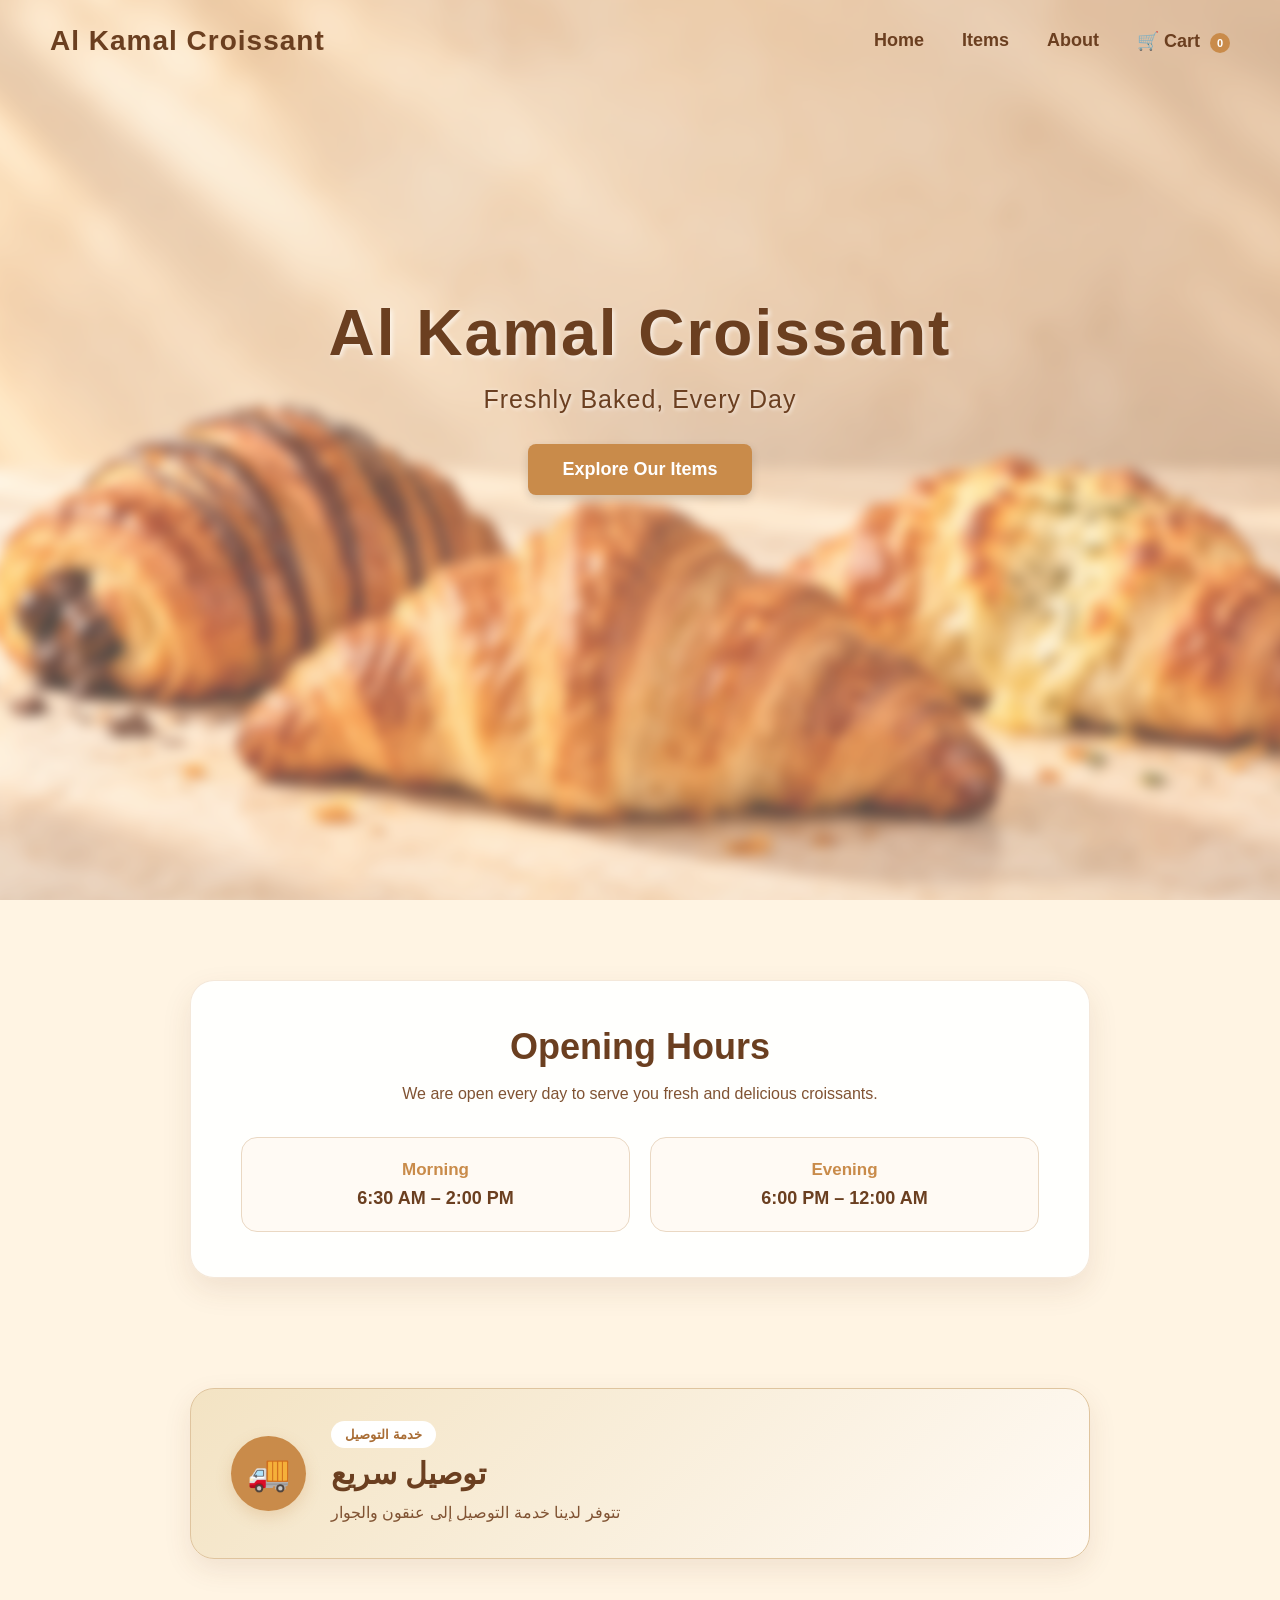
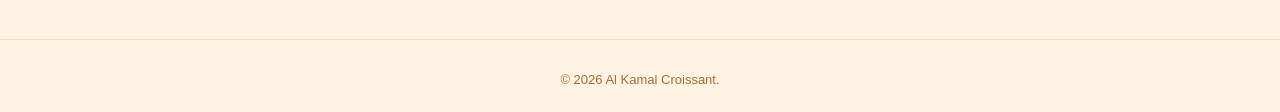
==== commit 3df286d4: "Add files via upload" ====
--- a/index.html
+++ b/index.html
@@ -1,58 +1,177 @@
 <!DOCTYPE html>
+
 <html lang="en">
 
 <head>
 
-    <meta charset="UTF-8">
-    <meta name="viewport" content="width=device-width, initial-scale=1.0">
+<meta charset="UTF-8">
+<meta name="viewport" content="width=device-width, initial-scale=1.0">
 
-    <title>Al Kamal Croissant</title>
+<title>Al Kamal Croissant</title>
 
-    <!-- Website Description -->
-    <meta name="description"
-        content="Al Kamal Croissant - Freshly Baked Every Day. Delicious croissants, pizza, donuts and drinks. Delivery in Aanqoun and nearby areas.">
+<link rel="stylesheet" href="style.css">
 
-    <!-- WhatsApp Preview -->
-    <meta property="og:type" content="website">
 
-    <meta property="og:title"
-        content="Al Kamal Croissant">
+</head>
 
-    <meta property="og:description"
-        content="Freshly Baked, Every Day 🥐 Delicious croissants, pizza, donuts and drinks!">
+<body>
 
-    <meta property="og:url"
-        content="https://al-kamal-croissants.github.io/Al-Kamal-Croissant/">
+<!-- Navigation -->
 
-    <!-- WhatsApp Preview Image -->
-    <meta property="og:image"
-        content="https://al-kamal-croissants.github.io/Al-Kamal-Croissant/images/whatsapp-preview.png">
+<nav>
 
-    <meta property="og:image:secure_url"
-        content="https://al-kamal-croissants.github.io/Al-Kamal-Croissant/images/whatsapp-preview.png">
 
-    <meta property="og:image:type" content="image/png">
+<div class="logo">
+    Al Kamal Croissant
+</div>
 
-    <meta property="og:image:width" content="1200">
+<ul>
 
-    <meta property="og:image:height" content="630">
+    <li>
+        <a href="index.html">Home</a>
+    </li>
 
-    <meta property="og:image:alt"
-        content="Al Kamal Croissant - Freshly Baked Every Day">
+    <li>
+        <a href="menu.html">Items</a>
+    </li>
 
-    <!-- Twitter Preview -->
-    <meta name="twitter:card" content="summary_large_image">
+    <li>
+        <a href="about.html">About</a>
+    </li>
 
-    <meta name="twitter:title"
-        content="Al Kamal Croissant">
+    <li>
+        <a href="cart.html">
+            🛒 Cart
+            <span id="cart-count">0</span>
+        </a>
+    </li>
 
-    <meta name="twitter:description"
-        content="Freshly Baked, Every Day 🥐 Delicious croissants, pizza, donuts and drinks!">
+</ul>
 
-    <meta name="twitter:image"
-        content="https://al-kamal-croissants.github.io/Al-Kamal-Croissant/images/whatsapp-preview.png">
 
-    <!-- CSS -->
-    <link rel="stylesheet" href="style.css">
+</nav>
 
-</head>+<!-- Home Section -->
+
+<section class="hero">
+
+
+<!-- Blurred Background -->
+
+<div class="background"></div>
+
+<!-- Overlay -->
+
+<div class="overlay"></div>
+
+
+<!-- Text Content -->
+
+<div class="hero-content">
+
+    <h1>
+        Al Kamal Croissant
+    </h1>
+
+    <p>
+        Freshly Baked, Every Day
+    </p>
+
+    <a href="menu.html" class="button">
+        Explore Our Items
+    </a>
+
+</div>
+
+
+</section>
+
+<!-- Opening Hours -->
+
+<section class="opening-hours">
+
+
+<div class="hours-card">
+
+    <h2>Opening Hours</h2>
+
+    <p class="hours-subtitle">
+        We are open every day to serve you fresh and delicious croissants.
+    </p>
+
+    <div class="hours-info">
+
+        <div class="time-row">
+
+            <span>Morning</span>
+
+            <span>
+                6:30 AM – 2:00 PM
+            </span>
+
+        </div>
+
+
+        <div class="time-row">
+
+            <span>Evening</span>
+
+            <span>
+                6:00 PM – 12:00 AM
+            </span>
+
+        </div>
+
+    </div>
+
+</div>
+
+
+</section>
+
+<!-- Delivery Service -->
+
+<section class="delivery-section">
+
+<div class="delivery-card">
+
+    <div class="delivery-icon">
+        🚚
+    </div>
+
+    <div class="delivery-content">
+
+        <span class="delivery-badge">
+            خدمة التوصيل
+        </span>
+
+        <h2>
+            توصيل سريع 
+        </h2>
+
+        <p dir="rtl">
+            تتوفر لدينا خدمة التوصيل إلى عنقون والجوار
+        </p>
+
+    </div>
+
+</div>
+
+</section>
+
+<!-- Footer -->
+
+<footer>
+
+    <div class="footer-line"></div>
+
+    <p>
+        © 2026 Al Kamal Croissant.
+    </p>
+
+</footer>
+
+<script src="cart.js"></script>
+
+</body>
+</html>
